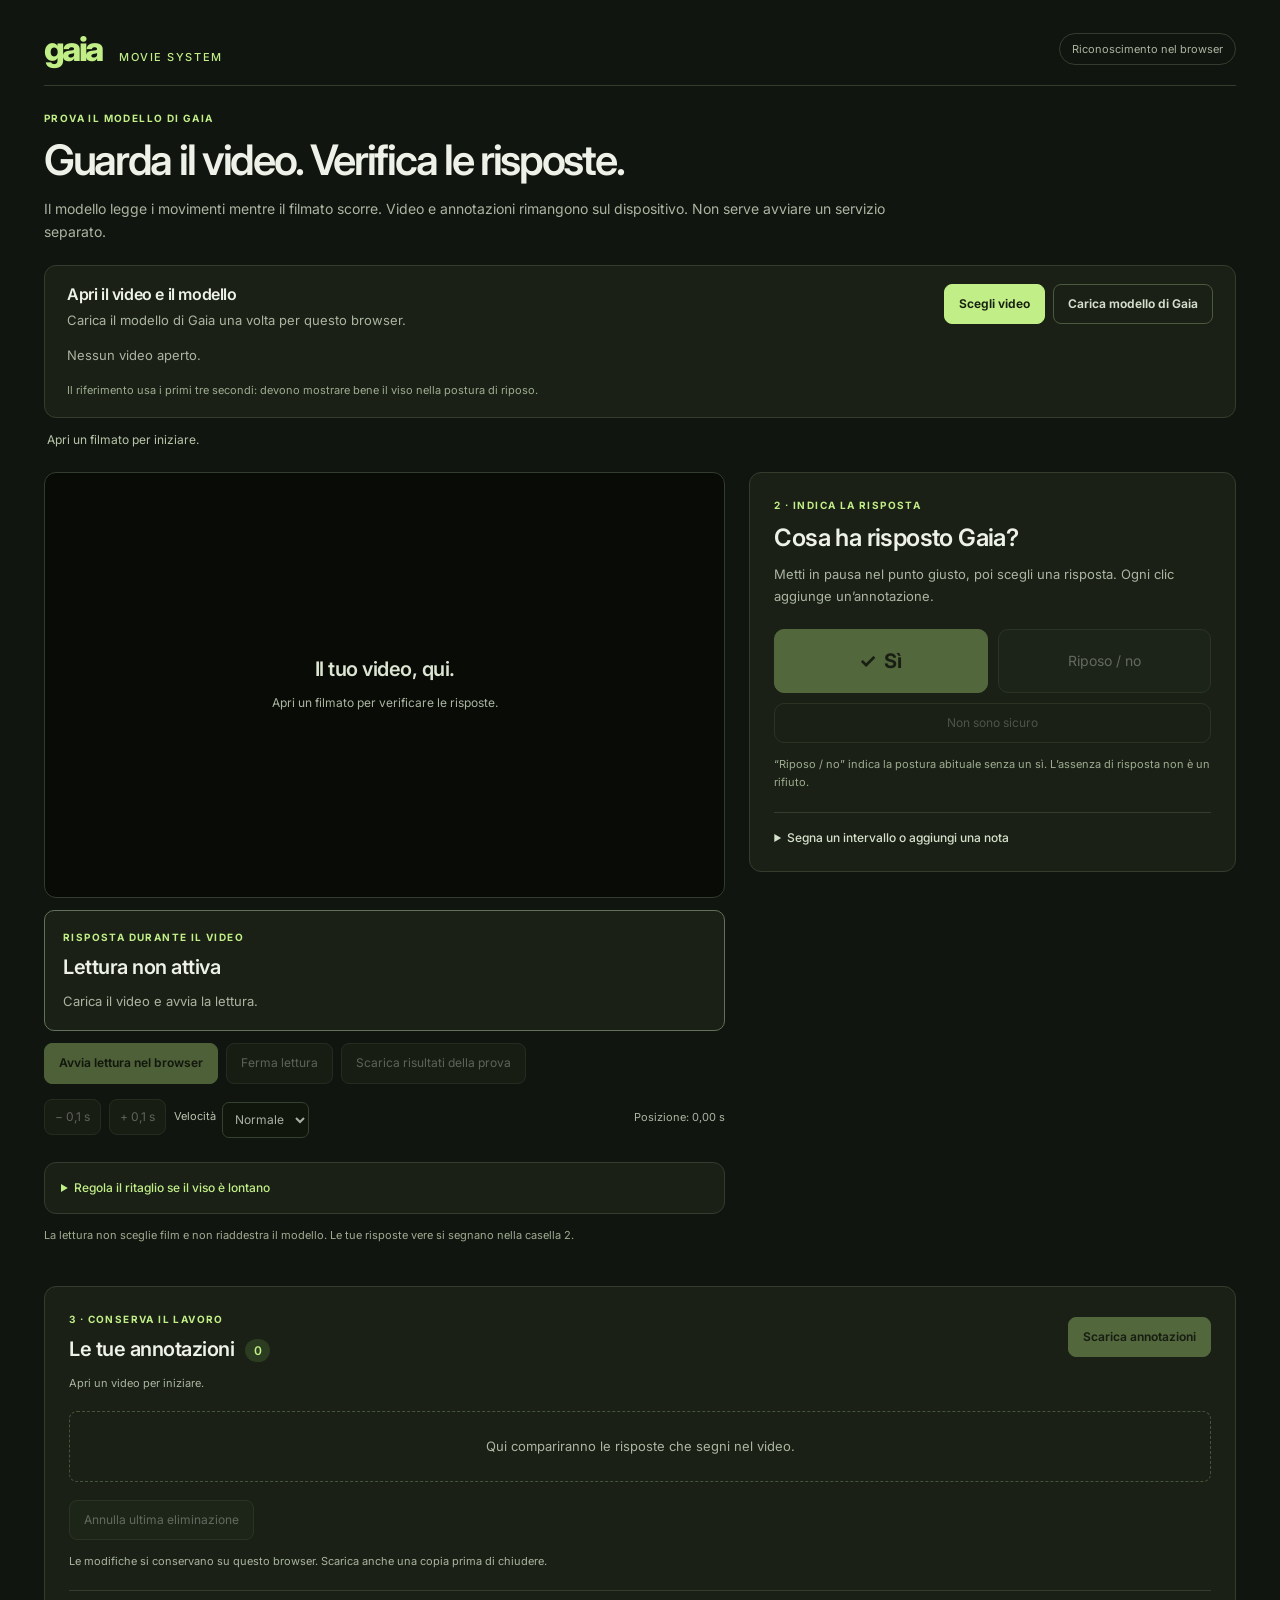
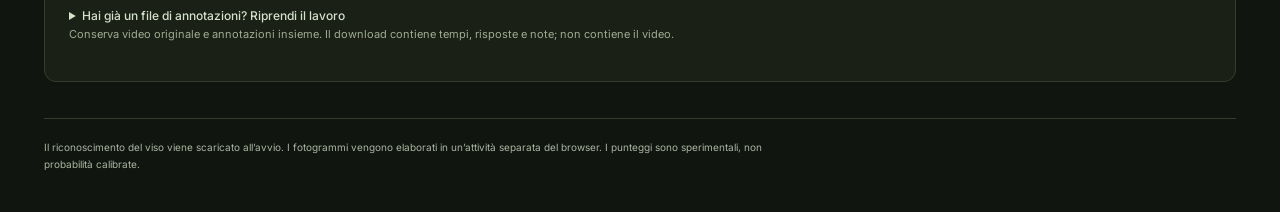
==== camera-test.html @ 9bfda272 "Run Gaia's personalized movement model in the browser and connect webcam selection Add a browser wor" ====
<!doctype html><html lang="it"><head><meta charset="utf-8"><meta name="viewport" content="width=device-width,initial-scale=1"><title>Gaia · Prova modello nel browser</title><link rel="stylesheet" href="camera-test.css?v=20261120browser"></head><body><main>
<header class="page-header"><a class="brand" href="index.html">gaia<span>movie system</span></a><span class="local-badge">Riconoscimento nel browser</span></header><div class="intro"><p class="eyebrow">PROVA IL MODELLO DI GAIA</p><h1>Guarda il video. Verifica le risposte.</h1><p>Il modello legge i movimenti mentre il filmato scorre. Video e annotazioni rimangono sul dispositivo. Non serve avviare un servizio separato.</p></div>
<section class="source-card browser-test-source"><div><h2>Apri il video e il modello</h2><p id="browser-model">Carica il modello di Gaia una volta per questo browser.</p><p id="browser-file">Nessun video aperto.</p><p class="hint">Il riferimento usa i primi tre secondi: devono mostrare bene il viso nella postura di riposo.</p></div><div class="toolbar"><label class="upload-button">Scegli video<input id="browser-file-input" type="file" accept="video/*"></label><label class="upload-button secondary">Carica modello di Gaia<input id="browser-model-input" type="file" accept=".json,application/json"></label></div></section>
<p id="browser-status" class="message" role="status">Apri un filmato per iniziare.</p><div class="workbench"><section class="media-column"><div class="player"><div id="browser-empty" class="video-empty"><h2>Il tuo video, qui.</h2><p>Apri un filmato per verificare le risposte.</p></div><video id="video" playsinline controls hidden></video><div id="browser-overlay" class="live-video-overlay" hidden aria-hidden="true"></div></div><div class="browser-test-readout" id="browser-readout"><p class="eyebrow">RISPOSTA DURANTE IL VIDEO</p><h2 id="browser-signal" aria-live="polite">Lettura non attiva</h2><meter id="browser-meter" min="0" max="1" value="0" hidden aria-label="Indicatore del possibile sì"></meter><p id="browser-detail">Carica il video e avvia la lettura.</p></div>
<div class="toolbar"><button id="browser-start" class="primary" disabled>Avvia lettura nel browser</button><button id="browser-stop" disabled>Ferma lettura</button><button id="browser-export" disabled>Scarica risultati della prova</button></div>
<div class="playback-controls"><div class="toolbar"><button id="step-back" disabled aria-label="Indietro di un decimo di secondo">− 0,1 s</button><button id="step-forward" disabled aria-label="Avanti di un decimo di secondo">+ 0,1 s</button><label class="inline-label">Velocità<select id="video-speed" disabled><option value="0.25">0,25×</option><option value="0.5">0,5×</option><option value="1" selected>Normale</option></select></label></div><p id="annotation-time">Posizione: 0,00 s</p></div>
<details class="panel framing-panel"><summary>Regola il ritaglio se il viso è lontano</summary><p>Con zoom 1× il modello cerca e ritaglia il viso automaticamente. Aumenta lo zoom per scegliere tu la zona; riavvia poi la lettura.</p><label>Zoom <input id="browser-zoom" type="range" min="1" max="8" step="0.05" value="1"></label><label>Centro orizzontale<input id="browser-x" type="range" min="0" max="100" value="50"></label><label>Centro verticale<input id="browser-y" type="range" min="0" max="100" value="50"></label><canvas id="browser-preview" hidden aria-label="Ritaglio analizzato dal modello"></canvas></details>
<p class="hint">La lettura non sceglie film e non riaddestra il modello. Le tue risposte vere si segnano nella casella 2.</p><p id="browser-counts"></p><p id="browser-comparison"></p>
</section><aside class="tools-column"><section class="panel annotation-tools" data-mode="video"><p class="eyebrow">2 · INDICA LA RISPOSTA</p><h2>Cosa ha risposto Gaia?</h2><p>Metti in pausa nel punto giusto, poi scegli una risposta. Ogni clic aggiunge un’annotazione.</p><div class="answer-buttons"><button class="answer yes" data-annotate="yes" disabled><span aria-hidden="true">✓</span> Sì</button><button class="answer" data-annotate="rest" disabled>Riposo / no</button><button class="answer unsure" data-annotate="uncertain" disabled>Non sono sicuro</button></div><p class="hint">“Riposo / no” indica la postura abituale senza un sì. L’assenza di risposta non è un rifiuto.</p>
<details id="interval-panel"><summary>Segna un intervallo o aggiungi una nota</summary><p>Per descrivere tutto il movimento: segna inizio e fine, scegli la risposta e salva.</p><div class="toolbar"><button id="range-start" disabled>Inizio qui</button><button id="range-end" disabled>Fine qui</button></div><div class="field-pair"><label>Inizio · secondi<input id="annotation-start" type="number" min="0" step="0.001" value="0"></label><label>Fine · secondi<input id="annotation-end" type="number" min="0" step="0.001" value="0"></label></div><label>Risposta<select id="annotation-label"><option value="yes">Sì</option><option value="rest">Riposo / no</option><option value="no">No esplicito</option><option value="none">Nessuna risposta</option><option value="uncertain">Non sono sicuro</option></select></label><label>Nota facoltativa<input id="annotation-note" maxlength="500" placeholder="Es. piccolo sì confermato dall’accompagnatore"></label><button id="annotation-add" disabled class="primary">Salva intervallo</button><div class="toolbar"><button data-annotate="no" disabled>No esplicito qui</button><button data-annotate="none" disabled>Nessuna risposta qui</button></div></details>
</section>
</aside></div><section class="panel annotations" data-mode="video"><div class="section-heading"><div><p class="eyebrow">3 · CONSERVA IL LAVORO</p><h2>Le tue annotazioni <span class="count-badge" id="annotation-count">0</span></h2></div><button id="annotation-export" class="primary">Scarica annotazioni</button></div><p id="annotation-file" class="file-caption">Nessun video aperto.</p><p id="annotation-empty" class="empty-list">Qui compariranno le risposte che segni nel video.</p><ol id="annotation-list"></ol><button id="annotation-undo" disabled>Annulla ultima eliminazione</button><p id="annotation-status" role="status">Le modifiche si conservano su questo browser. Scarica anche una copia prima di chiudere.</p><details id="resume-panel"><summary>Hai già un file di annotazioni? Riprendi il lavoro</summary><p>Apri il video, poi scegli il file <strong>gaia-annotazioni-video.json</strong> che avevi scaricato. Non è un video e non è una calibrazione.</p><label class="upload-button secondary">Apri annotazioni salvate<input id="annotation-import" type="file" accept=".json,application/json"></label><div id="annotation-association" hidden><p>Ci sono annotazioni di un altro file. Se è lo stesso filmato rinominato, selezionale e collegale al video aperto.</p><label>Annotazioni disponibili<select id="annotation-source"></select></label><button id="annotation-link">Collega al video aperto</button><p class="hint">Collega soltanto annotazioni dello stesso filmato. La durata viene controllata.</p></div><p id="annotation-total"></p></details><p class="hint">Conserva video originale e annotazioni insieme. Il download contiene tempi, risposte e note; non contiene il video.</p></section>
<footer><p>Il riconoscimento del viso viene scaricato all’avvio. I fotogrammi vengono elaborati in un’attività separata del browser. I punteggi sono sperimentali, non probabilità calibrate.</p></footer></main><script type="module" src="camera-test.js?v=20261120browser"></script></body></html>
---- camera-test.css ----
@import url('https://fonts.googleapis.com/css2?family=Inter:wght@400;500;600;700;800&display=swap');
:root{color-scheme:dark;font-family:Inter,system-ui,sans-serif;background:#11150f;color:#edf1e7;--muted:#abb5a1;--line:#343d2d;--green:#c1ee87;--panel:#1a2016}*{box-sizing:border-box}[hidden]{display:none!important}body{margin:0}main{max-width:1380px;margin:auto;padding:28px 44px 40px}a{color:var(--green)}.page-header{display:flex;align-items:center;justify-content:space-between;border-bottom:1px solid var(--line);padding:0 0 24px}.brand{font-size:34px;font-weight:800;letter-spacing:-.08em;color:var(--green);text-decoration:none;display:flex;align-items:baseline;gap:18px}.brand span{font-size:11px;letter-spacing:.14em;font-weight:500;text-transform:uppercase}.local-badge{font-size:11px;color:var(--muted);border:1px solid var(--line);padding:8px 12px;border-radius:20px}.intro{padding:40px 0 28px;max-width:780px}.eyebrow{font-size:10px!important;letter-spacing:.14em;font-weight:700;color:var(--green)!important;margin:0 0 10px!important}h1{font-size:clamp(32px,4.5vw,54px);letter-spacing:-.055em;line-height:1.1;margin:0 0 14px;font-weight:600}h2{font-size:20px;font-weight:600;letter-spacing:-.025em;margin:0 0 12px}h3{font-size:15px;font-weight:600;margin:24px 0 10px}p{font-size:13px;line-height:1.65;color:var(--muted);margin:0 0 14px}.intro>p:last-child{font-size:15px;max-width:640px;margin-bottom:0}.mode-switch{display:flex;gap:8px;border-bottom:1px solid var(--line);padding-bottom:18px;margin-bottom:24px}.mode-switch button{background:transparent;border:1px solid transparent;border-radius:10px;padding:12px 20px;color:var(--muted)}.mode-switch button[aria-pressed=true]{border-color:var(--line);background:#222b1a;color:var(--green)}.mode-switch button span{font-size:10px;margin-right:10px;opacity:.7}button,.upload-button,select,input{font:inherit;font-size:12px}button,.upload-button{display:inline-flex;align-items:center;justify-content:center;gap:8px;border:1px solid #4b5940;border-radius:8px;background:#26301e;color:#edf1e7;padding:11px 14px;cursor:pointer;line-height:1.35;text-decoration:none;min-height:40px}button:hover,.upload-button:hover{background:#35462a;border-color:#80966a}button:disabled{opacity:.35;cursor:default}.primary,.upload-button{background:var(--green);border-color:var(--green);color:#17200e;font-weight:650}.primary:hover,.upload-button:hover{background:#d2f5a9;color:#17200e}.secondary{background:transparent;color:#d6dfcd;border-color:#4b5940}.secondary:hover{background:#26301e;color:#fff}:focus-visible{outline:3px solid var(--green);outline-offset:4px}.upload-button{position:relative;overflow:hidden;flex-shrink:0;min-width:145px;margin:0}.upload-button input{position:absolute;inset:0;opacity:0;width:100%;height:100%;cursor:pointer}.upload-button:focus-within{outline:3px solid var(--green);outline-offset:4px}.source-card{display:flex;gap:24px;align-items:center;justify-content:space-between;background:var(--panel);border:1px solid var(--line);border-radius:12px;padding:22px 24px}.source-card h2{font-size:16px;margin-bottom:6px}.source-card p:last-child{margin:0}.message{font-size:12px;margin:12px 0 22px;padding-left:3px;color:#b8c5aa}.workbench{display:grid;grid-template-columns:minmax(0,1.4fr) minmax(330px,1fr);gap:24px;align-items:start}.media-column{position:sticky;top:20px;min-width:0}.player{background:#080b06;border:1px solid var(--line);border-radius:12px;overflow:hidden;aspect-ratio:16/10;display:flex;align-items:center;justify-content:center}video{width:100%;max-height:65vh;object-fit:contain;background:#080b06;display:block}.video-empty{text-align:center;padding:30px}.empty-icon{font-size:40px;color:#78896a;display:block;margin-bottom:14px}.video-empty h2{font-size:20px;color:#dce5d2}.video-empty p{font-size:12px;max-width:250px;margin:0}.playback-controls{display:flex;justify-content:space-between;gap:8px;align-items:center;padding:12px 0}.playback-controls p{font-size:11px;white-space:nowrap;margin:0}.toolbar{display:flex;gap:8px;align-items:center;flex-wrap:wrap}.inline-label{display:flex;align-items:center;gap:6px;margin:0;font-size:11px}.inline-label select{padding:8px;min-height:36px}.playback-controls button{padding:8px 10px;min-height:36px}.tools-column{display:flex;flex-direction:column;gap:16px;min-width:0}.panel{background:var(--panel);border:1px solid var(--line);border-radius:12px;padding:24px}.annotation-tools h2{font-size:24px}.answer-buttons{display:grid;grid-template-columns:1fr 1fr;gap:10px;margin:22px 0 12px}.answer{font-size:14px;min-height:64px;border-radius:10px;background:#242d1d}.answer.yes{background:var(--green);border-color:var(--green);color:#17200e;font-weight:700;font-size:20px}.answer.yes:hover{background:#d2f5a9}.answer.unsure{grid-column:1/-1;min-height:40px;background:transparent;color:var(--muted);font-size:12px}.hint{font-size:11px;color:#9eac91}.context-note{padding:18px 0}.context-note strong{font-size:12px;color:#d0dbc5;font-weight:500}.context-note p{font-size:11px;margin:6px 0 0}.minor-options{font-size:12px;border-top:1px solid var(--line);padding:12px 0}.minor-options summary{color:var(--muted);font-size:11px}.panel details{border-top:1px solid var(--line);padding-top:16px;margin-top:20px}summary{cursor:pointer;color:#d6e1cc;font-size:12px;font-weight:500;line-height:1.5}summary:hover{color:var(--green)}details[open]>summary{margin-bottom:16px}summary .eyebrow{display:block}summary>span:last-child{display:inline-block}.details-body{padding-top:2px}label{display:block;font-size:11px;line-height:1.5;color:#bac5af;margin:14px 0 8px}select,input:not([type=file]):not([type=checkbox]){display:block;width:100%;border:1px solid #47553b;background:#11170c;color:#edf1e7;border-radius:7px;padding:10px;min-height:40px;margin-top:6px}.check-label{display:flex;gap:8px;align-items:center;font-size:12px;margin:10px 0 0}.check-label input{accent-color:var(--green)}.field-pair{display:grid;grid-template-columns:1fr 1fr;gap:12px}.detector-status{border:1px solid var(--line);border-radius:10px;padding:16px;margin:18px 0;background:#11170c}.detector-status>span{font-size:10px;color:var(--muted);text-transform:uppercase;letter-spacing:.12em}#signal{font-size:27px;color:var(--green);margin:6px 0}.detector-status p{font-size:11px;margin:0}.counter{font-size:11px;color:var(--green);padding:12px 0}.annotations{margin-top:28px}.section-heading{display:flex;align-items:center;justify-content:space-between;gap:20px}.section-heading h2{margin-bottom:0}.count-badge{display:inline-flex;align-items:center;justify-content:center;font-size:12px;background:#2b3c20;color:var(--green);border-radius:20px;padding:4px 9px;vertical-align:middle;margin-left:6px}.file-caption{margin:12px 0;font-size:11px;overflow-wrap:anywhere}.empty-list{border:1px dashed #46553a;border-radius:8px;padding:24px;text-align:center;margin:18px 0}.annotations ol{list-style:none;padding:0;margin:0 0 14px}.annotations li{display:flex;align-items:center;gap:8px;flex-wrap:wrap;padding:14px 0;border-top:1px solid var(--line)}.annotations li span{flex:1;min-width:200px;font-size:12px;overflow-wrap:anywhere}.annotations li button{min-height:32px;padding:7px 10px;font-size:11px}#annotation-status{font-size:11px;margin:12px 0}#annotation-association{border-left:2px solid var(--green);padding:14px 18px;margin-top:18px;background:#222b1a}#annotation-association p{font-size:12px}#annotation-total{font-size:11px;margin-top:12px}.live-review,.trial{margin-top:24px}.error-fields{display:grid;grid-template-columns:1fr 1.2fr auto;gap:12px;align-items:end}.error-fields label{margin-top:0}.danger{background:#683326;border-color:#bd7964;color:#fff}.danger:hover{background:#874533}#review-status{font-size:12px;margin-top:16px}#review-errors,#events{max-height:160px;overflow:auto;font-size:12px;line-height:1.8}#review-files article{padding:16px 0;border-top:1px solid var(--line)}#review-files a{display:block;margin:12px 0;font-size:12px;overflow-wrap:anywhere}#review-files video{max-width:480px;margin:16px 0}progress{width:100%;height:10px;accent-color:var(--green)}footer{border-top:1px solid var(--line);margin-top:36px;padding-top:20px}footer p{font-size:10px;max-width:740px;margin:0}.workspace-webcam .workbench{grid-template-columns:minmax(0,1.3fr) minmax(330px,1fr)}
@media(max-width:900px){main{padding:24px}.workbench,.workspace-webcam .workbench{grid-template-columns:1fr}.media-column{position:static}.player{aspect-ratio:16/9}.error-fields{grid-template-columns:1fr 1fr}.error-fields button{grid-column:1/-1}.intro{padding-top:28px}}@media(max-width:540px){main{padding:20px 16px}.brand span{display:none}.local-badge{font-size:10px}.source-card,.section-heading{flex-direction:column;align-items:stretch}.source-card .upload-button{align-self:stretch}.mode-switch button{padding:10px 12px;font-size:11px;flex:1}.mode-switch button span{display:none}.panel{padding:18px}.playback-controls{flex-direction:column;align-items:flex-start}.error-fields{grid-template-columns:1fr}.error-fields button{grid-column:auto}.field-pair{gap:8px}}

/* Keep the player and the annotation tools visible on laptop screens. */
.intro{padding:24px 0 22px;max-width:900px}.intro h1{font-size:clamp(30px,3.5vw,42px)}.intro>p:last-child{max-width:900px;font-size:14px}.page-header{padding-bottom:16px}.mode-switch{padding-bottom:14px;margin-bottom:18px}.source-card{padding:18px 22px}

.framing-panel{padding:16px;margin:12px 0}.framing-panel>summary{color:var(--green)}.framing-panel>p{margin-top:12px;font-size:12px}.framing-panel input[type=range]{padding:0!important;width:100%;accent-color:var(--green);background:transparent!important;border:0!important}.framing-panel output{float:right;color:var(--green)}.focus-output{border:1px solid var(--line);border-radius:8px;overflow:hidden;background:#080b06;min-height:90px;display:flex;align-items:center;justify-content:center}.focus-output canvas{max-width:100%;max-height:250px;object-fit:contain;display:block}.focus-output p{padding:16px;margin:0;font-size:12px}#focus-detection{color:var(--green);font-size:11px}

.personal-tools>button.primary{width:100%;margin-bottom:10px}.personal-tools progress{width:100%;margin-top:14px}#personal-current{font-weight:700;color:var(--accent,#c1ee87)}#personal-timeline{width:100%;height:170px;border-radius:10px;cursor:crosshair}#personal-timeline:focus{outline:2px solid #c1ee87}#personal-segments{list-style:none;padding:0;display:flex;gap:8px;flex-wrap:wrap}.personal-results{margin-top:24px}.personal-tools details{margin-top:16px}

.live-model-panel{margin-top:16px}.live-model-panel .section-heading{flex-wrap:wrap;gap:10px}.live-model-readout{padding:18px;border:2px solid #63705a;border-radius:12px;min-height:132px}.live-model-readout h2{margin:0 0 8px}.live-model-readout[data-state="yes"]{border-color:#c1ee87;background:#27391a}.live-model-readout[data-state="yes"] h2{color:#c1ee87}.live-model-readout[data-state="uncertain"]{border-color:#e4bc6b}.live-model-readout[data-state="unavailable"]{border-style:dashed}.live-model-readout meter{width:100%;height:18px}.live-model-readout p{margin-bottom:0}

.player{position:relative}.live-video-overlay{position:absolute;top:12px;right:12px;z-index:2;max-width:calc(100% - 24px);padding:10px 14px;border-radius:8px;background:rgba(16,22,12,.92);color:#edf1e7;font-size:16px;font-weight:700;pointer-events:none;border:1px solid #63705a}.live-video-overlay[data-state="yes"]{background:#27391a;color:#c1ee87;border-color:#c1ee87}.live-video-overlay[data-state="uncertain"]{color:#e4bc6b}

.browser-test-source{align-items:flex-start}.browser-test-source .toolbar{justify-content:flex-end}.browser-test-source .upload-button{min-width:0}.browser-test-readout{padding:18px;background:#1a2016;border:1px solid #63705a;border-radius:10px;margin:12px 0}.browser-test-readout[data-state="yes"]{border-color:#c1ee87;background:#27391a}.browser-test-readout[data-state="yes"] h2{color:#c1ee87}#browser-preview{width:100%;max-height:240px;object-fit:contain}.browser-test-source p{max-width:600px}.browser-test-source label.upload-button{margin-bottom:8px}.browser-test-source .toolbar{max-width:330px}#browser-detail{margin:0}.browser-test-readout meter{width:100%}.annotation-tools{margin-bottom:16px}
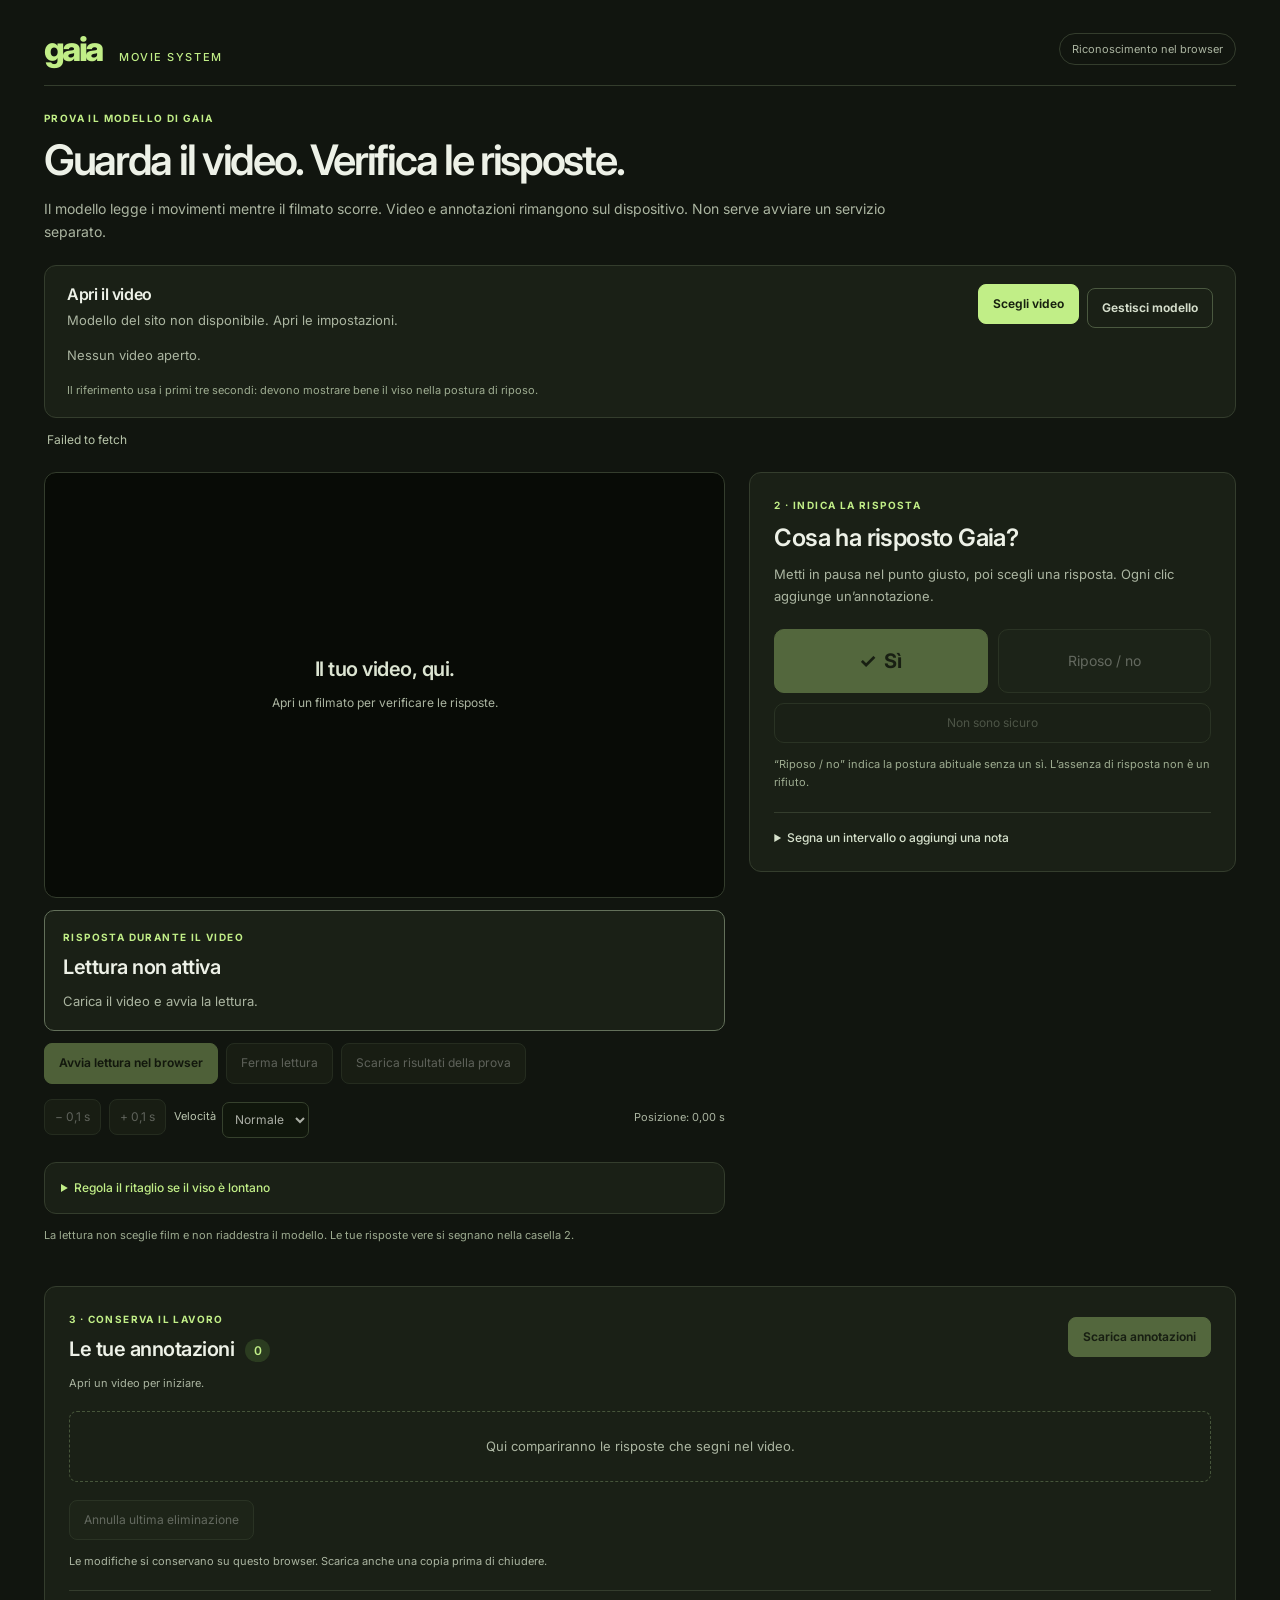
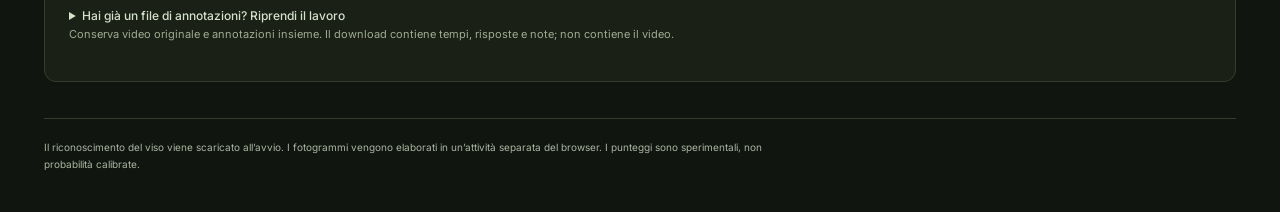
==== commit b009de14: "Manage Gaia's shared camera model from site settings Add validated model upload, explicit save, acti" ====
--- a/camera-test.html
+++ b/camera-test.html
@@ -1,6 +1,6 @@
 <!doctype html><html lang="it"><head><meta charset="utf-8"><meta name="viewport" content="width=device-width,initial-scale=1"><title>Gaia · Prova modello nel browser</title><link rel="stylesheet" href="camera-test.css?v=20261120browser"></head><body><main>
 <header class="page-header"><a class="brand" href="index.html">gaia<span>movie system</span></a><span class="local-badge">Riconoscimento nel browser</span></header><div class="intro"><p class="eyebrow">PROVA IL MODELLO DI GAIA</p><h1>Guarda il video. Verifica le risposte.</h1><p>Il modello legge i movimenti mentre il filmato scorre. Video e annotazioni rimangono sul dispositivo. Non serve avviare un servizio separato.</p></div>
-<section class="source-card browser-test-source"><div><h2>Apri il video e il modello</h2><p id="browser-model">Carica il modello di Gaia una volta per questo browser.</p><p id="browser-file">Nessun video aperto.</p><p class="hint">Il riferimento usa i primi tre secondi: devono mostrare bene il viso nella postura di riposo.</p></div><div class="toolbar"><label class="upload-button">Scegli video<input id="browser-file-input" type="file" accept="video/*"></label><label class="upload-button secondary">Carica modello di Gaia<input id="browser-model-input" type="file" accept=".json,application/json"></label></div></section>
+<section class="source-card browser-test-source"><div><h2>Apri il video</h2><p id="browser-model">Recupero il modello salvato sul sito…</p><p id="browser-file">Nessun video aperto.</p><p class="hint">Il riferimento usa i primi tre secondi: devono mostrare bene il viso nella postura di riposo.</p></div><div class="toolbar"><label class="upload-button">Scegli video<input id="browser-file-input" type="file" accept="video/*"></label><a class="upload-button secondary" href="index.html?settings=model">Gestisci modello</a></div></section>
 <p id="browser-status" class="message" role="status">Apri un filmato per iniziare.</p><div class="workbench"><section class="media-column"><div class="player"><div id="browser-empty" class="video-empty"><h2>Il tuo video, qui.</h2><p>Apri un filmato per verificare le risposte.</p></div><video id="video" playsinline controls hidden></video><div id="browser-overlay" class="live-video-overlay" hidden aria-hidden="true"></div></div><div class="browser-test-readout" id="browser-readout"><p class="eyebrow">RISPOSTA DURANTE IL VIDEO</p><h2 id="browser-signal" aria-live="polite">Lettura non attiva</h2><meter id="browser-meter" min="0" max="1" value="0" hidden aria-label="Indicatore del possibile sì"></meter><p id="browser-detail">Carica il video e avvia la lettura.</p></div>
 <div class="toolbar"><button id="browser-start" class="primary" disabled>Avvia lettura nel browser</button><button id="browser-stop" disabled>Ferma lettura</button><button id="browser-export" disabled>Scarica risultati della prova</button></div>
 <div class="playback-controls"><div class="toolbar"><button id="step-back" disabled aria-label="Indietro di un decimo di secondo">− 0,1 s</button><button id="step-forward" disabled aria-label="Avanti di un decimo di secondo">+ 0,1 s</button><label class="inline-label">Velocità<select id="video-speed" disabled><option value="0.25">0,25×</option><option value="0.5">0,5×</option><option value="1" selected>Normale</option></select></label></div><p id="annotation-time">Posizione: 0,00 s</p></div>
@@ -10,4 +10,4 @@
 <details id="interval-panel"><summary>Segna un intervallo o aggiungi una nota</summary><p>Per descrivere tutto il movimento: segna inizio e fine, scegli la risposta e salva.</p><div class="toolbar"><button id="range-start" disabled>Inizio qui</button><button id="range-end" disabled>Fine qui</button></div><div class="field-pair"><label>Inizio · secondi<input id="annotation-start" type="number" min="0" step="0.001" value="0"></label><label>Fine · secondi<input id="annotation-end" type="number" min="0" step="0.001" value="0"></label></div><label>Risposta<select id="annotation-label"><option value="yes">Sì</option><option value="rest">Riposo / no</option><option value="no">No esplicito</option><option value="none">Nessuna risposta</option><option value="uncertain">Non sono sicuro</option></select></label><label>Nota facoltativa<input id="annotation-note" maxlength="500" placeholder="Es. piccolo sì confermato dall’accompagnatore"></label><button id="annotation-add" disabled class="primary">Salva intervallo</button><div class="toolbar"><button data-annotate="no" disabled>No esplicito qui</button><button data-annotate="none" disabled>Nessuna risposta qui</button></div></details>
 </section>
 </aside></div><section class="panel annotations" data-mode="video"><div class="section-heading"><div><p class="eyebrow">3 · CONSERVA IL LAVORO</p><h2>Le tue annotazioni <span class="count-badge" id="annotation-count">0</span></h2></div><button id="annotation-export" class="primary">Scarica annotazioni</button></div><p id="annotation-file" class="file-caption">Nessun video aperto.</p><p id="annotation-empty" class="empty-list">Qui compariranno le risposte che segni nel video.</p><ol id="annotation-list"></ol><button id="annotation-undo" disabled>Annulla ultima eliminazione</button><p id="annotation-status" role="status">Le modifiche si conservano su questo browser. Scarica anche una copia prima di chiudere.</p><details id="resume-panel"><summary>Hai già un file di annotazioni? Riprendi il lavoro</summary><p>Apri il video, poi scegli il file <strong>gaia-annotazioni-video.json</strong> che avevi scaricato. Non è un video e non è una calibrazione.</p><label class="upload-button secondary">Apri annotazioni salvate<input id="annotation-import" type="file" accept=".json,application/json"></label><div id="annotation-association" hidden><p>Ci sono annotazioni di un altro file. Se è lo stesso filmato rinominato, selezionale e collegale al video aperto.</p><label>Annotazioni disponibili<select id="annotation-source"></select></label><button id="annotation-link">Collega al video aperto</button><p class="hint">Collega soltanto annotazioni dello stesso filmato. La durata viene controllata.</p></div><p id="annotation-total"></p></details><p class="hint">Conserva video originale e annotazioni insieme. Il download contiene tempi, risposte e note; non contiene il video.</p></section>
-<footer><p>Il riconoscimento del viso viene scaricato all’avvio. I fotogrammi vengono elaborati in un’attività separata del browser. I punteggi sono sperimentali, non probabilità calibrate.</p></footer></main><script type="module" src="camera-test.js?v=20261120browser"></script></body></html>+<footer><p>Il riconoscimento del viso viene scaricato all’avvio. I fotogrammi vengono elaborati in un’attività separata del browser. I punteggi sono sperimentali, non probabilità calibrate.</p></footer></main><script type="module" src="camera-test.js?v=20261120shared"></script></body></html>
